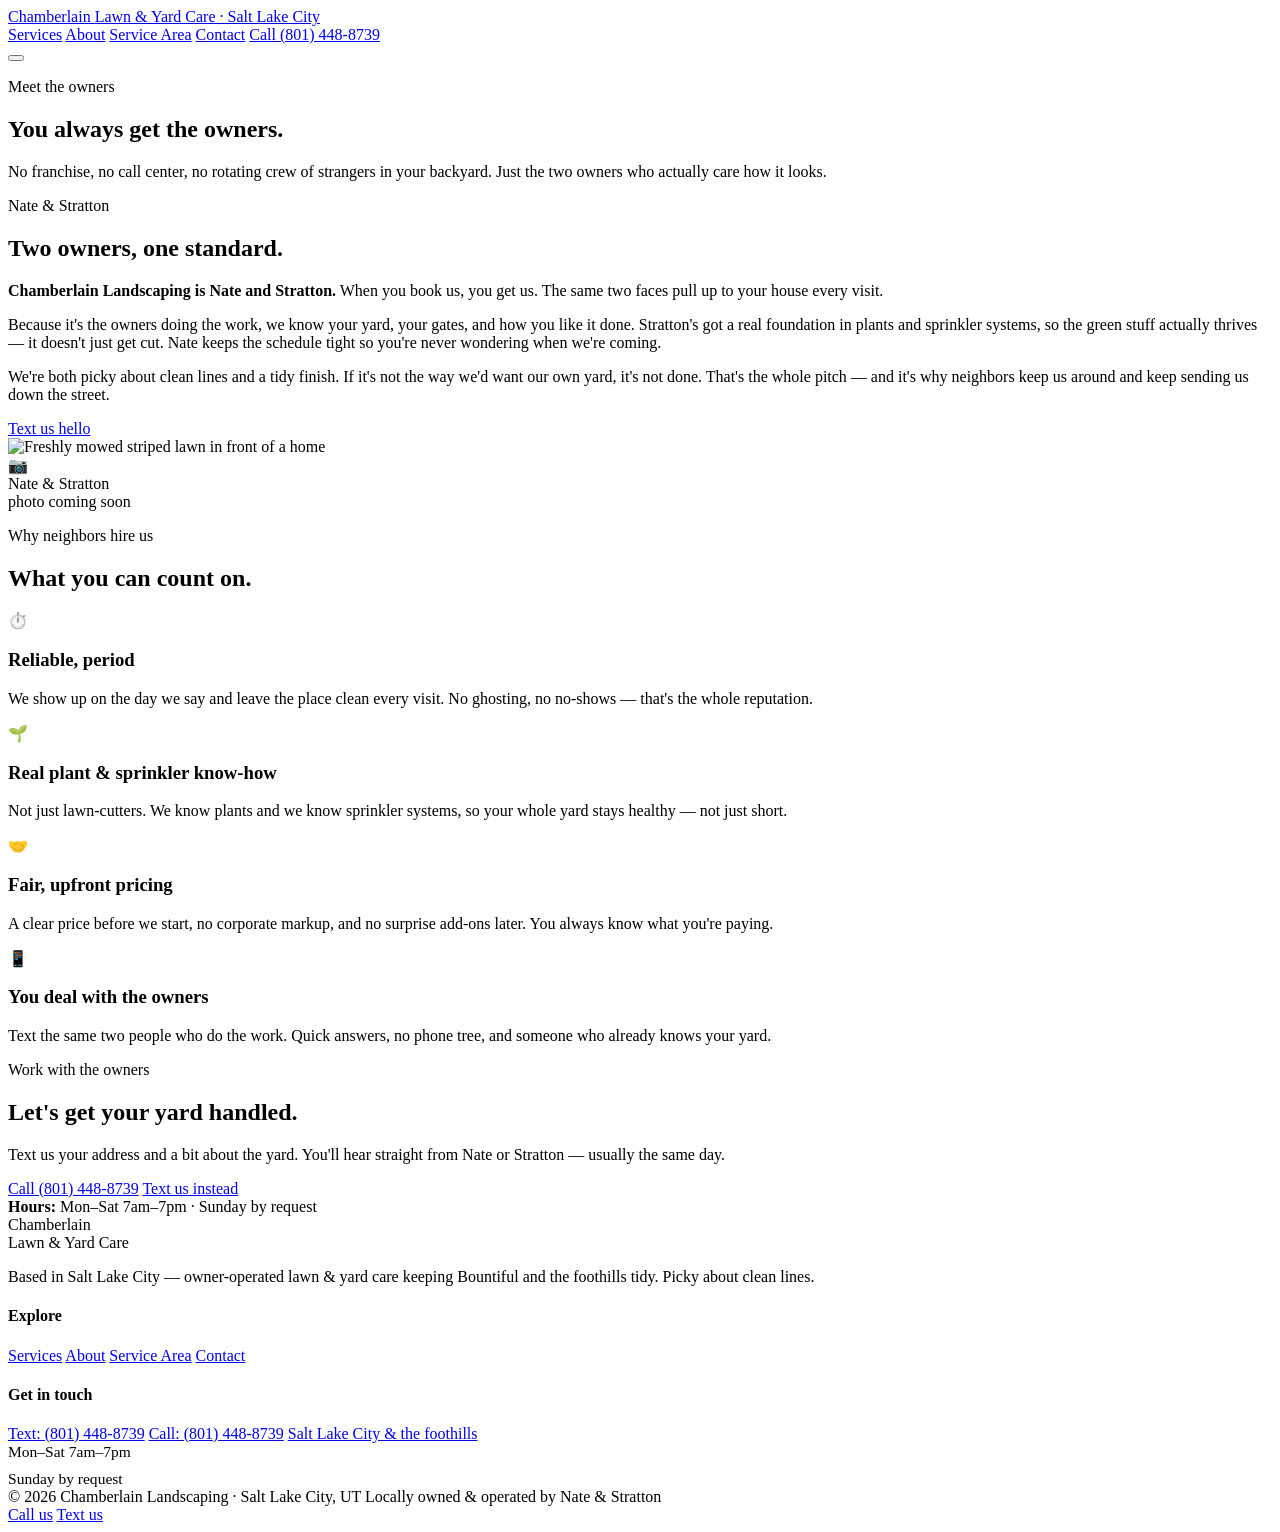
==== about.html @ 4d0c4e64 "Add about.html" ====
<!DOCTYPE html>
<html lang="en">
<head>
<meta charset="UTF-8" />
<meta name="viewport" content="width=device-width, initial-scale=1.0" />
<title>About — Chamberlain Landscaping · Nate &amp; Stratton, Salt Lake City</title>
<meta name="description" content="Chamberlain Landscaping is Nate and Stratton — owner-operated lawn &amp; yard care based in Salt Lake City. You always get the owners." />
<link rel="preconnect" href="https://fonts.googleapis.com" />
<link rel="preconnect" href="https://fonts.gstatic.com" crossorigin />
<link href="https://fonts.googleapis.com/css2?family=Fraunces:ital,opsz,wght@0,9..144,400;0,9..144,500;0,9..144,600;0,9..144,700;1,9..144,400&family=Source+Sans+3:wght@400;500;600;700&display=swap" rel="stylesheet" />
<link rel="stylesheet" href="style.css" />
</head>
<body>

<!-- HEADER -->
<header>
  <div class="wrap nav">
    <a href="index.html" class="brand" aria-label="Chamberlain Landscaping home">
      <span class="mark">Chamberlain</span>
      <span class="sub">Lawn &amp; Yard Care · Salt Lake City</span>
    </a>
    <nav class="nav-links" id="navLinks">
      <a class="link" href="services.html">Services</a>
      <a class="link active" href="about.html" aria-current="page">About</a>
      <a class="link" href="service-area.html">Service Area</a>
      <a class="link" href="contact.html">Contact</a>
      <a class="btn btn-primary header-cta" href="tel:+18014488739">Call (801) 448-8739</a>
    </nav>
    <button class="menu-toggle" id="menuToggle" aria-label="Open menu" aria-expanded="false">
      <span></span><span></span><span></span>
    </button>
  </div>
</header>

<!-- PAGE HERO -->
<section class="page-hero" style="background-image:url('https://images.pexels.com/photos/1974596/pexels-photo-1974596.jpeg?auto=compress&cs=tinysrgb&w=1600');">
  <div class="ph-inner">
    <p class="eyebrow">Meet the owners</p>
    <h1>You always get the owners.</h1>
    <p>No franchise, no call center, no rotating crew of strangers in your backyard. Just the two owners who actually care how it looks.</p>
  </div>
</section>

<!-- STORY -->
<section class="about pad">
  <div class="wrap about-grid">
    <div class="about-copy">
      <p class="eyebrow">Nate &amp; Stratton</p>
      <h2>Two owners, one standard.</h2>
      <p><strong>Chamberlain Landscaping is Nate and Stratton.</strong> When you book us, you get us. The same two faces pull up to your house every visit.</p>
      <p>Because it's the owners doing the work, we know your yard, your gates, and how you like it done. Stratton's got a real foundation in plants and sprinkler systems, so the green stuff actually thrives — it doesn't just get cut. Nate keeps the schedule tight so you're never wondering when we're coming.</p>
      <p>We're both picky about clean lines and a tidy finish. If it's not the way we'd want our own yard, it's not done. That's the whole pitch — and it's why neighbors keep us around and keep sending us down the street.</p>
      <a class="btn btn-ghost" href="sms:+18014488739" style="margin-top:8px;">Text us hello</a>
    </div>
    <div class="about-media">
      <div class="about-photo">
        <img src="https://images.unsplash.com/photo-1590820292118-e256c3ac2676?auto=format&fit=crop&w=1600&q=80" alt="Freshly mowed striped lawn in front of a home" loading="lazy" />
      </div>
      <div class="framed">
        <div class="ph-icon" aria-hidden="true">📷</div>
        <div class="ph-title">Nate &amp; Stratton</div>
        <div class="ph-cap">photo coming soon</div>
      </div>
    </div>
  </div>
</section>

<!-- VALUES / WHY US -->
<section class="bg-cream pad">
  <div class="wrap">
    <div class="section-head center">
      <p class="eyebrow">Why neighbors hire us</p>
      <h2>What you can count on.</h2>
    </div>
    <div class="values">
      <div class="value">
        <div class="v-ic" aria-hidden="true">⏱️</div>
        <h3>Reliable, period</h3>
        <p>We show up on the day we say and leave the place clean every visit. No ghosting, no no-shows — that's the whole reputation.</p>
      </div>
      <div class="value">
        <div class="v-ic" aria-hidden="true">🌱</div>
        <h3>Real plant &amp; sprinkler know-how</h3>
        <p>Not just lawn-cutters. We know plants and we know sprinkler systems, so your whole yard stays healthy — not just short.</p>
      </div>
      <div class="value">
        <div class="v-ic" aria-hidden="true">🤝</div>
        <h3>Fair, upfront pricing</h3>
        <p>A clear price before we start, no corporate markup, and no surprise add-ons later. You always know what you're paying.</p>
      </div>
      <div class="value">
        <div class="v-ic" aria-hidden="true">📱</div>
        <h3>You deal with the owners</h3>
        <p>Text the same two people who do the work. Quick answers, no phone tree, and someone who already knows your yard.</p>
      </div>
    </div>
  </div>
</section>

<!-- FINAL CTA -->
<section class="final pad">
  <div class="wrap">
    <p class="eyebrow" style="color:var(--tan);">Work with the owners</p>
    <h2>Let's get your yard handled.</h2>
    <p>Text us your address and a bit about the yard. You'll hear straight from Nate or Stratton — usually the same day.</p>
    <div class="cta-btns">
      <a class="btn btn-primary" href="tel:+18014488739">Call (801) 448-8739</a>
      <a class="btn btn-ghost" href="sms:+18014488739">Text us instead</a>
    </div>
    <div class="final-hours">
      <strong>Hours:</strong> Mon–Sat 7am–7pm · Sunday by request
    </div>
  </div>
</section>

<!-- FOOTER -->
<footer>
  <div class="wrap foot-grid">
    <div class="foot-brand">
      <div class="mark">Chamberlain</div>
      <div class="sub">Lawn &amp; Yard Care</div>
      <p>Based in Salt Lake City — owner-operated lawn &amp; yard care keeping Bountiful and the foothills tidy. Picky about clean lines.</p>
    </div>
    <div>
      <h4>Explore</h4>
      <a href="services.html">Services</a>
      <a href="about.html">About</a>
      <a href="service-area.html">Service Area</a>
      <a href="contact.html">Contact</a>
    </div>
    <div>
      <h4>Get in touch</h4>
      <a href="sms:+18014488739">Text: (801) 448-8739</a>
      <a href="tel:+18014488739">Call: (801) 448-8739</a>
      <a href="service-area.html">Salt Lake City &amp; the foothills</a>
      <span style="display:block;margin-bottom:9px;font-size:0.97rem;">Mon–Sat 7am–7pm</span>
      <span style="display:block;font-size:0.97rem;">Sunday by request</span>
    </div>
  </div>
  <div class="wrap foot-bottom">
    <span>© 2026 Chamberlain Landscaping · Salt Lake City, UT</span>
    <span>Locally owned &amp; operated by Nate &amp; Stratton</span>
  </div>
</footer>

<!-- MOBILE STICKY BAR -->
<div class="mobile-bar">
  <a class="btn btn-primary" href="tel:+18014488739">Call us</a>
  <a class="btn btn-ghost-dark" href="sms:+18014488739">Text us</a>
</div>

<script>
  var toggle = document.getElementById('menuToggle');
  var links = document.getElementById('navLinks');
  toggle.addEventListener('click', function(){
    var open = links.classList.toggle('open');
    toggle.classList.toggle('open', open);
    toggle.setAttribute('aria-expanded', open ? 'true' : 'false');
  });
  links.querySelectorAll('a').forEach(function(a){
    a.addEventListener('click', function(){
      links.classList.remove('open');
      toggle.classList.remove('open');
      toggle.setAttribute('aria-expanded','false');
    });
  });
</script>

</body>
</html>
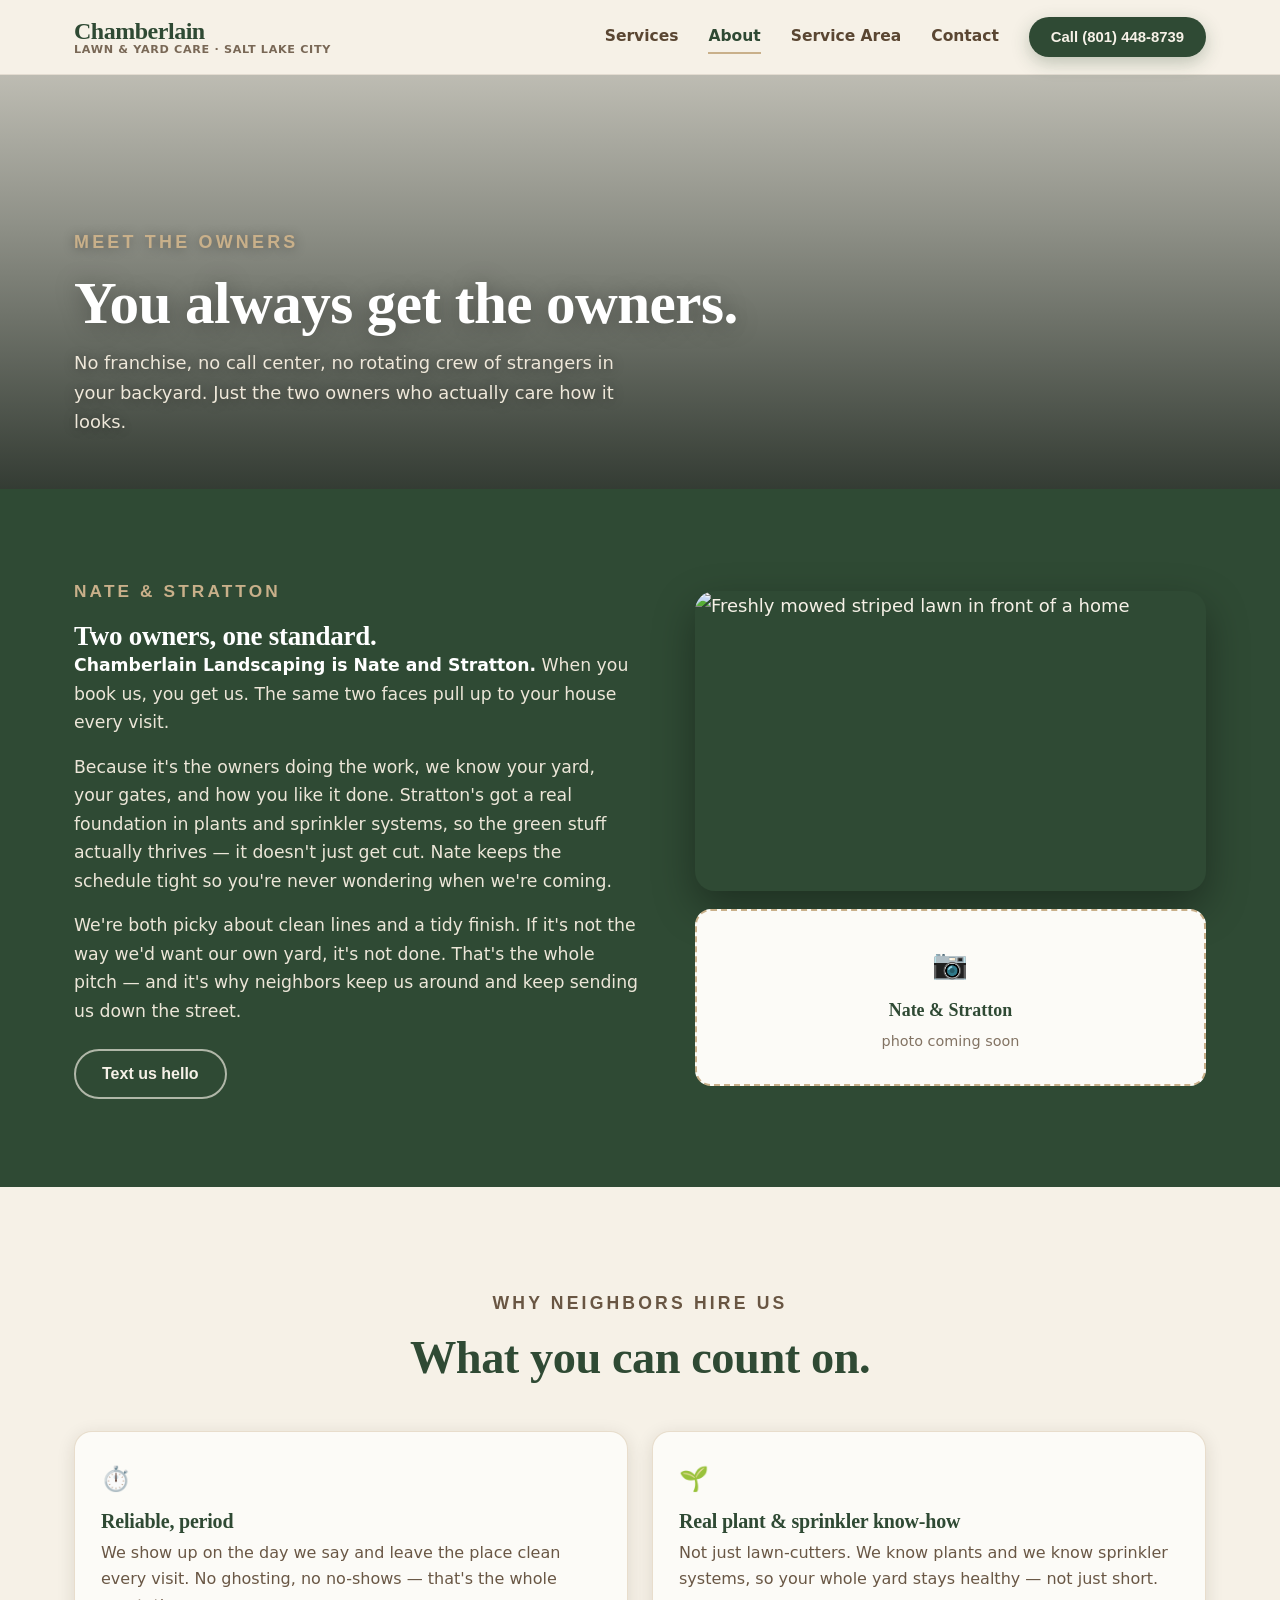
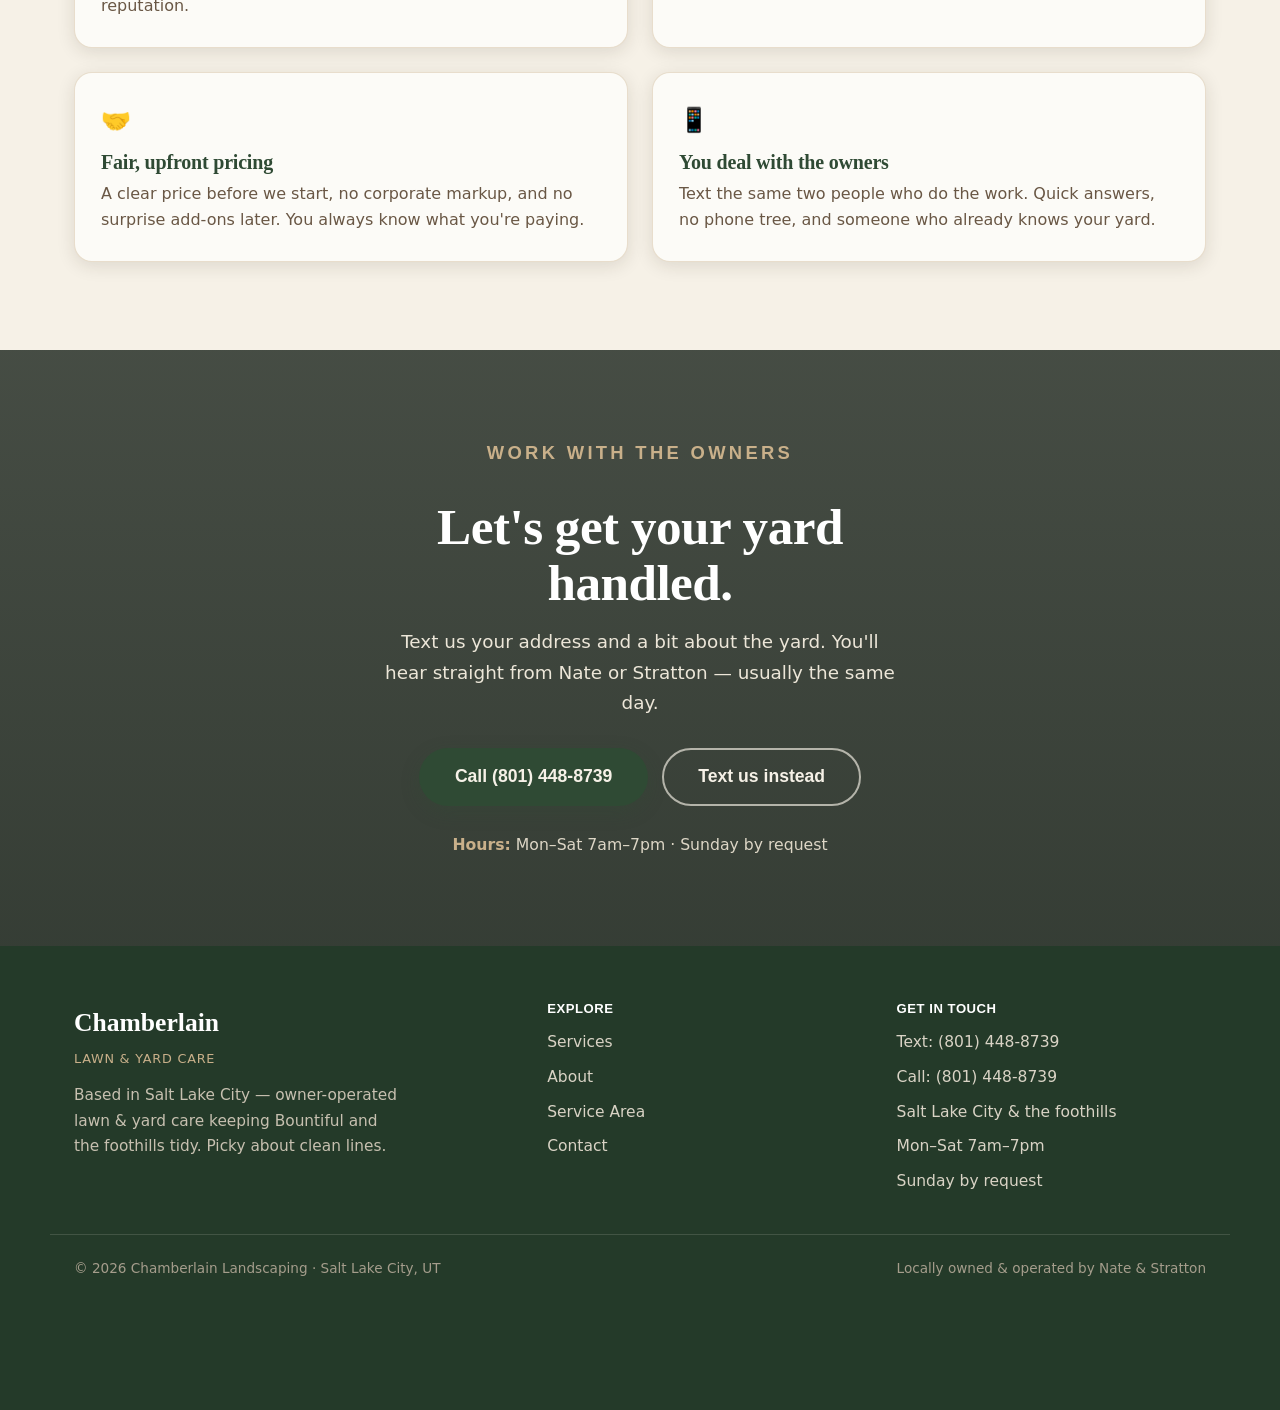
==== commit 49d276f4: "Booking form, real-crew service photos, readable hero tag, remove placeholder reviews, update servic" ====
--- a/about.html
+++ b/about.html
@@ -145,8 +145,8 @@
 
 <!-- MOBILE STICKY BAR -->
 <div class="mobile-bar">
-  <a class="btn btn-primary" href="tel:+18014488739">Call us</a>
-  <a class="btn btn-ghost-dark" href="sms:+18014488739">Text us</a>
+  <a class="btn btn-primary" href="contact.html#book">Book</a>
+  <a class="btn btn-ghost-dark" href="tel:+18014488739">Call</a>
 </div>
 
 <script>
--- a/style.css
+++ b/style.css
@@ -0,0 +1,380 @@
+:root{
+  --evergreen:#2F4A34;
+  --cream:#F6F1E7;
+  --tan:#C9B08A;
+  --bark:#5A4632;
+  --offwhite:#FCFBF7;
+  --evergreen-deep:#243a29;
+  --shadow:rgba(42,32,20,0.12);
+  --max:1180px;
+}
+*{box-sizing:border-box;margin:0;padding:0;}
+html{scroll-behavior:smooth;}
+body{
+  font-family:'Source Sans 3',system-ui,sans-serif;
+  color:var(--bark);
+  background:var(--cream);
+  line-height:1.65;
+  font-size:18px;
+  -webkit-font-smoothing:antialiased;
+}
+h1,h2,h3,h4{font-family:'Fraunces',Georgia,serif;color:var(--evergreen);font-weight:600;line-height:1.1;letter-spacing:-0.01em;}
+a{color:inherit;text-decoration:none;}
+img{display:block;max-width:100%;}
+.wrap{max-width:var(--max);margin:0 auto;padding:0 24px;}
+.eyebrow{
+  font-family:'Source Sans 3',sans-serif;
+  text-transform:uppercase;
+  letter-spacing:0.18em;
+  font-size:0.74rem;
+  font-weight:700;
+  color:var(--tan);
+  margin-bottom:14px;
+}
+.btn{
+  display:inline-flex;align-items:center;gap:8px;
+  font-family:'Source Sans 3',sans-serif;
+  font-weight:700;font-size:1rem;
+  padding:15px 26px;border-radius:999px;
+  cursor:pointer;border:2px solid transparent;
+  transition:transform .15s ease, box-shadow .15s ease, background .15s ease;
+  line-height:1;
+}
+.btn-primary{background:var(--evergreen);color:var(--cream);box-shadow:0 6px 18px rgba(47,74,52,0.28);}
+.btn-primary:hover{background:var(--evergreen-deep);transform:translateY(-2px);box-shadow:0 10px 24px rgba(47,74,52,0.34);}
+.btn-ghost{background:transparent;color:var(--cream);border-color:rgba(246,241,231,0.65);}
+.btn-ghost:hover{background:rgba(246,241,231,0.12);}
+.btn-ghost-dark{background:transparent;color:var(--evergreen);border-color:var(--tan);}
+.btn-ghost-dark:hover{background:rgba(201,176,138,0.18);}
+
+/* ---------- HEADER ---------- */
+header{
+  position:sticky;top:0;z-index:60;
+  background:rgba(246,241,231,0.94);
+  backdrop-filter:blur(8px);
+  border-bottom:1px solid rgba(90,70,50,0.12);
+}
+.nav{display:flex;align-items:center;justify-content:space-between;height:74px;}
+.brand{display:flex;flex-direction:column;line-height:1.05;}
+.brand .mark{font-family:'Fraunces',serif;font-weight:700;font-size:1.5rem;color:var(--evergreen);letter-spacing:-0.02em;}
+.brand .sub{font-size:0.7rem;letter-spacing:0.06em;color:var(--bark);text-transform:uppercase;font-weight:600;opacity:.8;}
+.nav-links{display:flex;align-items:center;gap:30px;}
+.nav-links a.link{font-weight:600;font-size:0.97rem;color:var(--bark);position:relative;}
+.nav-links a.link::after{content:"";position:absolute;left:0;bottom:-4px;width:0;height:2px;background:var(--tan);transition:width .2s ease;}
+.nav-links a.link:hover::after{width:100%;}
+.nav-links a.link.active{color:var(--evergreen);}
+.nav-links a.link.active::after{width:100%;}
+.header-cta{padding:11px 20px;font-size:0.93rem;}
+.menu-toggle{display:none;}
+
+/* ---------- HERO (home) ---------- */
+.hero{
+  position:relative;
+  min-height:88vh;
+  display:flex;align-items:flex-end;
+  background:
+    linear-gradient(to top, rgba(20,30,22,0.82) 0%, rgba(20,30,22,0.30) 45%, rgba(20,30,22,0.12) 100%),
+    url('https://images.unsplash.com/photo-1751050743813-03d46859896c?auto=format&fit=crop&w=1600&q=80') center 55%/cover no-repeat;
+  color:var(--cream);
+}
+.hero-inner{padding:0 24px 64px;max-width:var(--max);margin:0 auto;width:100%;}
+.hero-inner .eyebrow{color:var(--tan);}
+.hero h1{color:#fff;font-size:clamp(2.5rem,6vw,4.4rem);font-weight:600;max-width:14ch;text-shadow:0 2px 24px rgba(0,0,0,0.35);}
+.hero h1 em{font-style:italic;color:var(--tan);}
+.hero .subline{font-size:clamp(1.05rem,2vw,1.3rem);max-width:46ch;margin:22px 0 30px;color:#f1ece0;text-shadow:0 1px 12px rgba(0,0,0,0.4);}
+.hero-ctas{display:flex;gap:14px;flex-wrap:wrap;}
+.trust-strip{
+  display:flex;flex-wrap:wrap;gap:10px 0;
+  margin-top:34px;padding-top:22px;
+  border-top:1px solid rgba(246,241,231,0.25);
+}
+.trust-strip span{font-size:0.86rem;font-weight:600;color:#f1ece0;letter-spacing:0.02em;padding:0 18px;border-right:1px solid rgba(246,241,231,0.3);}
+.trust-strip span:first-child{padding-left:0;}
+.trust-strip span:last-child{border-right:none;}
+
+/* ---------- PAGE HERO (sub-pages) ---------- */
+.page-hero{
+  position:relative;
+  min-height:46vh;
+  display:flex;align-items:flex-end;
+  background-size:cover;background-position:center;
+  color:var(--cream);
+}
+.page-hero::before{content:"";position:absolute;inset:0;background:linear-gradient(to top, rgba(20,30,22,0.86) 0%, rgba(20,30,22,0.45) 65%, rgba(20,30,22,0.25) 100%);}
+.page-hero .ph-inner{position:relative;z-index:1;padding:0 24px 52px;max-width:var(--max);margin:0 auto;width:100%;}
+.page-hero .eyebrow{color:var(--tan);}
+.page-hero h1{color:#fff;font-size:clamp(2.3rem,5vw,3.7rem);text-shadow:0 2px 24px rgba(0,0,0,0.35);}
+.page-hero p{color:#eee7d9;margin-top:12px;font-size:1.12rem;max-width:50ch;text-shadow:0 1px 12px rgba(0,0,0,0.4);}
+
+/* ---------- SECTION GENERIC ---------- */
+section{position:relative;}
+.pad{padding:88px 0;}
+.section-head{max-width:640px;margin-bottom:48px;}
+.section-head.center{margin-left:auto;margin-right:auto;text-align:center;}
+.section-head h2{font-size:clamp(2rem,4vw,2.9rem);}
+.section-head p{margin-top:14px;font-size:1.1rem;color:var(--bark);opacity:.9;}
+.bg-cream{background:var(--cream);}
+.bg-off{background:var(--offwhite);}
+.center-btn{text-align:center;margin-top:44px;}
+
+/* ---------- SERVICES (cards) ---------- */
+.services{background:var(--cream);}
+.svc-grid{display:grid;grid-template-columns:repeat(3,1fr);gap:26px;}
+.svc-card{
+  background:var(--offwhite);
+  border-radius:20px;overflow:hidden;
+  box-shadow:0 4px 18px var(--shadow);
+  border:1px solid rgba(201,176,138,0.35);
+  transition:transform .18s ease, box-shadow .18s ease;
+  display:flex;flex-direction:column;
+}
+.svc-card:hover{transform:translateY(-4px);box-shadow:0 14px 30px rgba(42,32,20,0.16);}
+.svc-photo{height:200px;overflow:hidden;position:relative;}
+.svc-photo img{width:100%;height:100%;object-fit:cover;transition:transform .5s ease;}
+.svc-card:hover .svc-photo img{transform:scale(1.06);}
+.svc-num{position:absolute;top:12px;left:12px;background:rgba(47,74,52,0.92);color:var(--cream);font-family:'Fraunces',serif;font-weight:600;font-size:0.85rem;width:32px;height:32px;border-radius:50%;display:flex;align-items:center;justify-content:center;}
+.svc-body{padding:22px 24px 26px;}
+.svc-body h3{font-size:1.32rem;margin-bottom:8px;}
+.svc-body p{font-size:1rem;color:var(--bark);opacity:.9;}
+
+/* ---------- SPLIT ROWS (services detail) ---------- */
+.split{display:grid;grid-template-columns:1fr 1fr;gap:50px;align-items:center;margin-bottom:56px;}
+.split:last-child{margin-bottom:0;}
+.split.reverse .split-media{order:2;}
+.split-photo{position:relative;border-radius:20px;overflow:hidden;box-shadow:0 12px 32px var(--shadow);}
+.split-photo img{width:100%;height:360px;object-fit:cover;}
+.split-photo .svc-num{top:16px;left:16px;width:38px;height:38px;font-size:1rem;}
+.split-copy h3{font-size:1.8rem;margin-bottom:12px;}
+.split-copy>p{font-size:1.08rem;color:var(--bark);}
+.split-copy ul{margin:16px 0 0;padding:0;list-style:none;}
+.split-copy li{position:relative;padding-left:28px;margin-bottom:9px;color:var(--bark);}
+.split-copy li::before{content:"✓";position:absolute;left:0;top:0;color:var(--evergreen);font-weight:800;}
+
+/* ---------- ABOUT ---------- */
+.about{background:var(--evergreen);color:var(--cream);overflow:hidden;}
+.about .eyebrow{color:var(--tan);}
+.about h2{color:#fff;}
+.about-grid{display:grid;grid-template-columns:1.05fr 0.95fr;gap:56px;align-items:center;}
+.about-copy p{margin-bottom:16px;color:#ece6d8;font-size:1.08rem;}
+.about-copy p strong{color:#fff;}
+.about-media{display:flex;flex-direction:column;gap:18px;}
+.about-photo{border-radius:20px;overflow:hidden;box-shadow:0 16px 40px rgba(0,0,0,0.35);}
+.about-photo img{width:100%;height:300px;object-fit:cover;}
+.framed{
+  background:var(--offwhite);
+  border:2px dashed var(--tan);
+  border-radius:16px;
+  padding:30px 22px;
+  text-align:center;
+  color:var(--bark);
+}
+.framed .ph-icon{font-size:1.8rem;margin-bottom:8px;}
+.framed .ph-title{font-family:'Fraunces',serif;font-weight:600;font-size:1.12rem;color:var(--evergreen);}
+.framed .ph-cap{font-size:0.9rem;opacity:.75;margin-top:4px;}
+
+/* ---------- VALUES GRID (about) ---------- */
+.values{display:grid;grid-template-columns:repeat(2,1fr);gap:24px;}
+.value{background:var(--offwhite);border:1px solid rgba(201,176,138,0.4);border-radius:18px;padding:28px 26px;box-shadow:0 4px 18px var(--shadow);}
+.value .v-ic{font-size:1.5rem;margin-bottom:10px;}
+.value h3{font-size:1.25rem;margin-bottom:8px;}
+.value p{font-size:1rem;color:var(--bark);opacity:.9;}
+
+/* ---------- SERVICE AREA ---------- */
+.area{background:var(--cream);}
+.area-grid{display:grid;grid-template-columns:1fr 1fr;gap:48px;align-items:center;}
+.area-photo{border-radius:22px;overflow:hidden;box-shadow:0 10px 30px var(--shadow);}
+.area-photo img{width:100%;height:380px;object-fit:cover;}
+.city-list{display:flex;flex-wrap:wrap;gap:12px;margin-top:24px;}
+.city-chip{
+  background:var(--offwhite);
+  border:1px solid var(--tan);
+  color:var(--evergreen);
+  font-weight:600;font-size:0.98rem;
+  padding:9px 18px;border-radius:999px;
+}
+.map-embed{border-radius:22px;overflow:hidden;box-shadow:0 10px 30px var(--shadow);border:1px solid rgba(201,176,138,0.4);}
+.map-embed iframe{display:block;width:100%;height:400px;border:0;}
+
+/* ---------- HOW IT WORKS ---------- */
+.how{
+  background:
+    linear-gradient(rgba(36,58,41,0.86),rgba(36,58,41,0.92)),
+    url('https://images.unsplash.com/photo-1544914379-806667cd9489?auto=format&fit=crop&w=1600&q=80') center/cover fixed no-repeat;
+  color:var(--cream);
+}
+.how .section-head h2{color:#fff;}
+.how .section-head .eyebrow{color:var(--tan);}
+.steps{display:grid;grid-template-columns:repeat(3,1fr);gap:28px;}
+.step{
+  background:rgba(246,241,231,0.07);
+  border:1px solid rgba(246,241,231,0.2);
+  border-radius:18px;padding:32px 28px;
+  backdrop-filter:blur(2px);
+}
+.step .step-no{font-family:'Fraunces',serif;font-size:2.4rem;color:var(--tan);font-weight:700;line-height:1;}
+.step h3{color:#fff;font-size:1.35rem;margin:12px 0 8px;}
+.step p{color:#e7e1d3;font-size:1rem;}
+
+/* ---------- GALLERY ---------- */
+.gallery{background:var(--offwhite);}
+.gal-grid{display:grid;grid-template-columns:repeat(4,1fr);grid-auto-rows:200px;gap:14px;}
+.gal-grid figure{overflow:hidden;border-radius:14px;position:relative;}
+.gal-grid img{width:100%;height:100%;object-fit:cover;transition:transform .5s ease;}
+.gal-grid figure:hover img{transform:scale(1.07);}
+.gal-grid .tall{grid-row:span 2;}
+.gal-grid .wide{grid-column:span 2;}
+
+/* ---------- CONTACT ---------- */
+.contact-grid{display:grid;grid-template-columns:1fr 1fr;gap:28px;}
+.contact-card{background:var(--offwhite);border:1px solid rgba(201,176,138,0.4);border-radius:22px;padding:34px 32px;box-shadow:0 4px 18px var(--shadow);}
+.contact-card .v-ic{font-size:1.6rem;margin-bottom:10px;}
+.contact-card h3{font-size:1.45rem;margin-bottom:8px;}
+.contact-card p{color:var(--bark);opacity:.92;margin-bottom:14px;}
+.contact-card .big-num{font-family:'Fraunces',serif;font-size:1.7rem;color:var(--evergreen);font-weight:700;display:inline-block;margin:4px 0 16px;}
+.hours-list{list-style:none;padding:0;margin:0;}
+.hours-list li{display:flex;justify-content:space-between;padding:8px 0;border-bottom:1px solid rgba(201,176,138,0.3);font-size:1rem;}
+.hours-list li:last-child{border-bottom:none;}
+.hours-list span:last-child{font-weight:600;color:var(--evergreen);}
+
+/* ---------- REVIEWS ---------- */
+.review-grid{display:grid;grid-template-columns:repeat(3,1fr);gap:24px;}
+.review{background:var(--offwhite);border:1px solid rgba(201,176,138,0.4);border-radius:20px;padding:30px 28px;box-shadow:0 4px 18px var(--shadow);display:flex;flex-direction:column;gap:14px;margin:0;}
+.review .stars{color:#E0A93B;letter-spacing:3px;font-size:1.05rem;line-height:1;}
+.review blockquote{margin:0;font-size:1.06rem;color:var(--bark);line-height:1.6;}
+.review figcaption{margin-top:auto;display:flex;flex-direction:column;padding-top:6px;}
+.review .r-name{font-family:'Fraunces',serif;font-weight:600;color:var(--evergreen);font-size:1.05rem;}
+.review .r-loc{font-size:0.88rem;color:var(--bark);opacity:.72;}
+.review-foot{text-align:center;margin-top:36px;font-size:0.95rem;color:var(--bark);opacity:.8;}
+.review-foot strong{color:var(--evergreen);}
+@media(max-width:980px){.review-grid{grid-template-columns:1fr;}}
+
+/* ---------- FINAL CTA ---------- */
+.final{
+  background:
+    linear-gradient(rgba(20,30,22,0.78),rgba(20,30,22,0.85)),
+    url('https://images.unsplash.com/photo-1681853108586-f29b4ef5c0fb?auto=format&fit=crop&w=1600&q=80') center/cover no-repeat;
+  color:var(--cream);text-align:center;
+}
+.final h2{color:#fff;font-size:clamp(2rem,5vw,3.2rem);max-width:18ch;margin:0 auto 16px;}
+.final p{font-size:1.15rem;color:#ece6d8;max-width:44ch;margin:0 auto 30px;}
+.final .btn{font-size:1.1rem;padding:18px 34px;}
+.cta-btns{display:flex;gap:14px;justify-content:center;flex-wrap:wrap;}
+.final-hours{margin-top:26px;font-size:0.98rem;color:#ddd6c6;}
+.final-hours strong{color:var(--tan);}
+
+/* ---------- FOOTER ---------- */
+footer{background:var(--evergreen-deep);color:#d9d3c5;padding:56px 0 130px;}
+.foot-grid{display:grid;grid-template-columns:1.4fr 1fr 1fr;gap:40px;}
+.foot-brand .mark{font-family:'Fraunces',serif;font-weight:700;font-size:1.6rem;color:#fff;}
+.foot-brand .sub{font-size:0.8rem;letter-spacing:0.06em;text-transform:uppercase;color:var(--tan);margin-top:4px;}
+.foot-brand p{margin-top:14px;font-size:0.96rem;max-width:34ch;color:#c7c0b0;}
+footer h4{color:#fff;margin-bottom:14px;font-family:'Source Sans 3',sans-serif;font-weight:700;letter-spacing:0.04em;text-transform:uppercase;font-size:0.82rem;}
+footer a{color:#d9d3c5;display:block;margin-bottom:9px;font-size:0.97rem;}
+footer a:hover{color:var(--tan);}
+.foot-bottom{border-top:1px solid rgba(246,241,231,0.14);margin-top:40px;padding-top:22px;font-size:0.85rem;color:#a59d8c;display:flex;justify-content:space-between;flex-wrap:wrap;gap:10px;}
+
+/* ---------- MOBILE STICKY BAR ---------- */
+.mobile-bar{
+  display:none;
+  gap:10px;
+  position:fixed;left:0;right:0;bottom:0;z-index:80;
+  padding:12px 16px;
+  background:rgba(246,241,231,0.97);
+  backdrop-filter:blur(8px);
+  border-top:1px solid rgba(90,70,50,0.18);
+  box-shadow:0 -4px 18px rgba(42,32,20,0.12);
+}
+.mobile-bar .btn{flex:1;justify-content:center;font-size:1.02rem;padding:14px 8px;}
+
+/* ---------- RESPONSIVE ---------- */
+@media(max-width:980px){
+  .svc-grid{grid-template-columns:repeat(2,1fr);}
+  .about-grid,.area-grid,.contact-grid{grid-template-columns:1fr;gap:36px;}
+  .steps{grid-template-columns:1fr;}
+  .foot-grid{grid-template-columns:1fr 1fr;}
+  .gal-grid{grid-template-columns:repeat(2,1fr);}
+}
+@media(max-width:760px){
+  body{font-size:17px;}
+  .nav-links{
+    position:fixed;inset:74px 0 auto 0;
+    flex-direction:column;align-items:stretch;gap:0;
+    background:var(--cream);
+    border-bottom:1px solid rgba(90,70,50,0.15);
+    padding:8px 0;
+    transform:translateY(-130%);
+    transition:transform .28s ease;
+    box-shadow:0 12px 24px rgba(42,32,20,0.12);
+  }
+  .nav-links.open{transform:translateY(0);}
+  .nav-links a.link{padding:14px 24px;border-bottom:1px solid rgba(90,70,50,0.08);}
+  .nav-links a.link::after{display:none;}
+  .nav-links .header-cta{margin:12px 24px;justify-content:center;}
+  .menu-toggle{display:flex;flex-direction:column;gap:5px;background:none;border:none;cursor:pointer;padding:8px;}
+  .menu-toggle span{width:26px;height:2.5px;background:var(--evergreen);border-radius:2px;transition:.25s;}
+  .menu-toggle.open span:nth-child(1){transform:translateY(7.5px) rotate(45deg);}
+  .menu-toggle.open span:nth-child(2){opacity:0;}
+  .menu-toggle.open span:nth-child(3){transform:translateY(-7.5px) rotate(-45deg);}
+  .hero{min-height:86vh;background-attachment:scroll;}
+  .how{background-attachment:scroll;}
+  .pad{padding:64px 0;}
+  .trust-strip span{border-right:none;padding:2px 0;width:100%;}
+  .split{grid-template-columns:1fr;gap:28px;}
+  .split.reverse .split-media{order:0;}
+  .split-photo img{height:260px;}
+  .values{grid-template-columns:1fr;}
+  .mobile-bar{display:flex;}
+  footer{padding-bottom:96px;}
+  .gal-grid{grid-auto-rows:160px;}
+}
+@media(max-width:420px){
+  .wrap{padding:0 18px;}
+  .hero-inner{padding:0 18px 56px;}
+  .svc-grid{grid-template-columns:1fr;}
+  .foot-grid{grid-template-columns:1fr;}
+  .hero-ctas .btn{width:100%;justify-content:center;}
+  .gal-grid{grid-template-columns:1fr;grid-auto-rows:200px;}
+  .gal-grid .wide{grid-column:span 1;}
+  .gal-grid .tall{grid-row:span 1;}
+}
+
+/* ---------- HERO TAG (readable over photo) ---------- */
+.hero-tag{
+  display:inline-block;
+  background:rgba(20,30,22,0.72);
+  color:#f1e4c8 !important;
+  padding:7px 14px;border-radius:999px;
+  backdrop-filter:blur(4px);-webkit-backdrop-filter:blur(4px);
+  font-size:0.78rem;line-height:1.4;
+}
+.hero{background-position:center 55%;}
+
+/* ---------- BOOKING FORM ---------- */
+.book{scroll-margin-top:90px;}
+.book-card{background:#fff;border:1px solid rgba(90,70,50,0.14);border-radius:16px;padding:32px;max-width:760px;margin:0 auto;box-shadow:0 14px 40px rgba(42,32,20,0.08);}
+.book-card h2{margin-bottom:8px;}
+.book-card .lead{color:#5b5346;margin-bottom:24px;}
+.book-grid{display:grid;grid-template-columns:1fr 1fr;gap:16px;}
+.book-grid .full{grid-column:1/-1;}
+.book-grid label{display:grid;gap:6px;font-weight:600;font-size:0.95rem;color:var(--evergreen);min-width:0;}
+.book-grid label small{font-weight:400;color:#7a705f;}
+.book-grid input,.book-grid select,.book-grid textarea{
+  width:100%;box-sizing:border-box;font:inherit;font-size:16px;
+  padding:12px 14px;border:1px solid rgba(90,70,50,0.25);border-radius:10px;background:var(--cream);color:#2a2014;
+}
+.book-grid textarea{min-height:110px;resize:vertical;}
+.book-grid input:focus,.book-grid select:focus,.book-grid textarea:focus{outline:2px solid var(--evergreen);outline-offset:1px;border-color:transparent;}
+.book-actions{display:flex;flex-wrap:wrap;align-items:center;gap:14px 20px;margin-top:22px;}
+.book-actions .btn{border:none;cursor:pointer;font-size:1rem;}
+.book-actions .alt{color:#5b5346;}
+.book-actions .alt a{color:var(--evergreen);font-weight:700;text-decoration:underline;}
+.book-status{margin-top:16px;padding:14px 16px;border-radius:10px;font-weight:600;}
+.book-status.ok{background:rgba(47,74,52,0.1);color:var(--evergreen);}
+.book-status.err{background:rgba(160,60,30,0.1);color:#8a3418;}
+.hp{position:absolute;left:-9999px;}
+@media(max-width:640px){
+  .book-card{padding:22px 18px;border-radius:12px;}
+  .book-grid{grid-template-columns:1fr;}
+  .book-actions .btn{width:100%;justify-content:center;}
+  .hero-tag{font-size:0.7rem;letter-spacing:0.12em;}
+}
